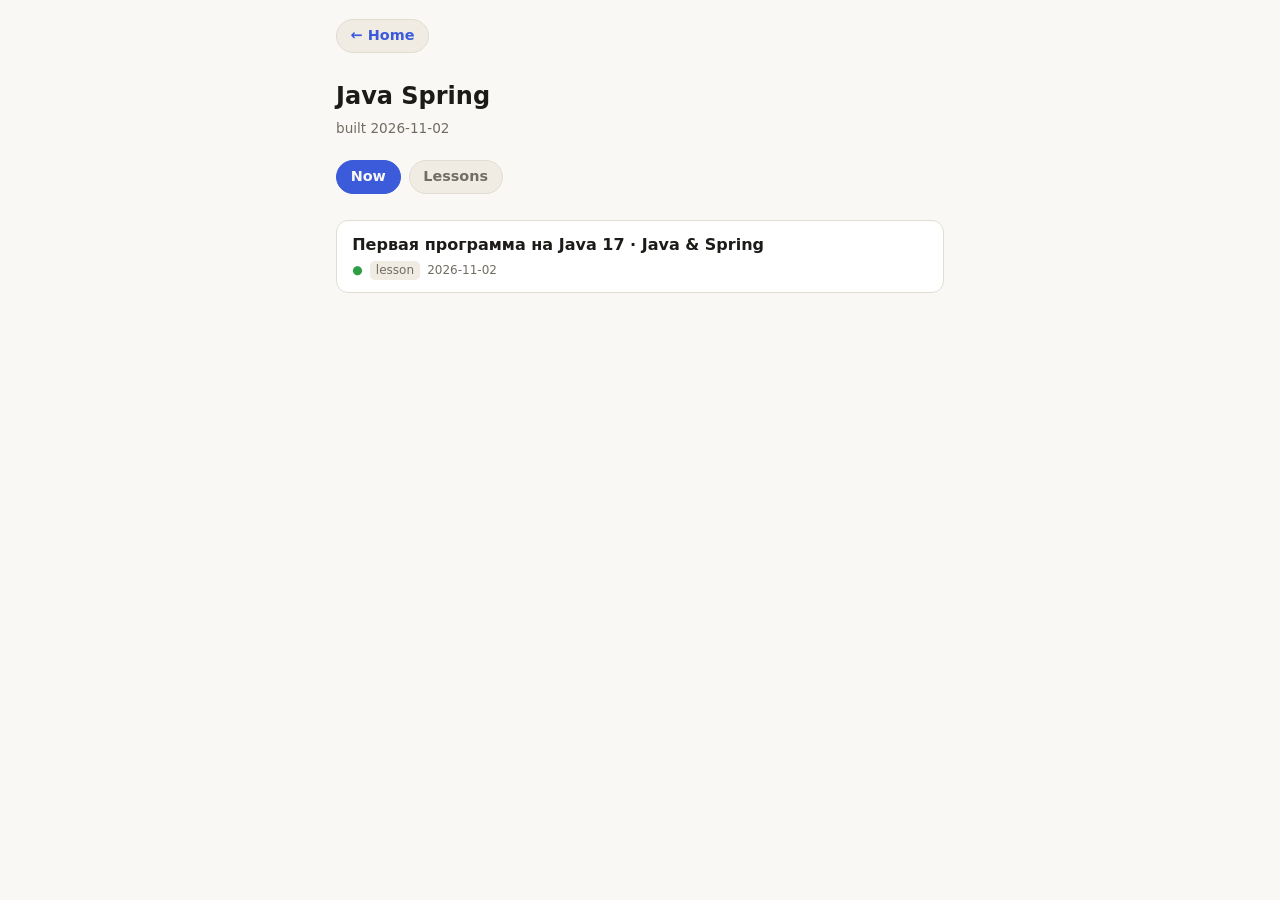
==== docs/java-spring/index.html @ c1a01ea5 "java-spring: mission, resources, lesson 1; sql subject; shared quiz engine; sensitive-pattern guard" ====
<!DOCTYPE html>
<html lang="en">
<head>
<meta charset="utf-8">
<meta name="viewport" content="width=device-width, initial-scale=1">
<meta name="robots" content="noindex">
<title>Java Spring</title>
<link rel="icon" href="data:image/svg+xml,%3Csvg xmlns='http://www.w3.org/2000/svg' viewBox='0 0 100 100'%3E%3Ctext y='.9em' font-size='90'%3E%F0%9F%8E%93%3C/text%3E%3C/svg%3E">
<style>
  :root {
    --bg:#faf8f4; --card:#fff; --ink:#1c1b18; --muted:#726d63; --rule:#e2ddd3;
    --accent:#3b5bdb; --good:#2f9e44; --chip:#f0ece4;
  }
  @media (prefers-color-scheme: dark) {
    :root { --bg:#161513; --card:#211f1c; --ink:#eae6de; --muted:#9c968a;
            --rule:#38352f; --accent:#7b96f2; --good:#69c779; --chip:#2b2925; }
  }
  * { box-sizing:border-box; }
  body { margin:0; background:var(--bg); color:var(--ink);
         font:16px/1.5 system-ui,-apple-system,'Segoe UI',sans-serif;
         -webkit-text-size-adjust:100%; }
  main { max-width:640px; margin:0 auto; padding:1.2rem 1rem 4rem; }
  h1 { font-size:1.5rem; margin:0.4rem 0 0.2rem; }
  .sub { color:var(--muted); font-size:0.85rem; margin:0 0 1.4rem; }
  .nav { display:flex; gap:0.5rem; flex-wrap:wrap; margin:0 0 1.6rem; }
  .nav a { color:var(--accent); text-decoration:none; font-weight:600; font-size:0.9rem;
           background:var(--chip); border:1px solid var(--rule); border-radius:999px;
           padding:0.35em 0.95em; }
  .tabs a { color:var(--muted); }
  .tabs a.on { color:var(--bg); background:var(--accent); border-color:var(--accent); }
  h2 { font-size:0.8rem; letter-spacing:0.12em; text-transform:uppercase;
       color:var(--muted); margin:1.8rem 0 0.6rem; }
  h2 a { color:inherit; text-decoration:none; }
  h2 a::after { content:" ›"; }
  h3 { font-size:0.95rem; margin:1.4rem 0 0.5rem; }
  .js .shelf { display:none; }
  .js .shelf.on { display:block; }
  .js .shelf > h2 { display:none; }
  .js .shelf > h3:first-of-type { margin-top:0; }
  .card { display:block; background:var(--card); border:1px solid var(--rule);
          border-radius:12px; padding:0.75rem 0.95rem; margin-bottom:0.55rem;
          text-decoration:none; color:var(--ink); }
  .card:active { border-color:var(--accent); }
  .card.done { opacity:0.6; }
  .card .t { font-weight:600; }
  .card .m { display:flex; gap:0.6em; align-items:center; color:var(--muted);
             font-size:0.75rem; margin-top:0.25rem; }
  .dot { color:var(--good); }
  .kind { background:var(--chip); border-radius:5px; padding:0.05em 0.5em; }
  .bookcard { background:var(--card); border:1px solid var(--rule); border-radius:12px;
              padding:0.75rem 0.95rem; margin-bottom:0.55rem; }
  .bookcard .t { font-weight:600; }
  .bookcard .row { color:var(--muted); font-size:0.8rem; margin-top:0.2rem; }
  .bookcard .row b { color:var(--ink); font-weight:600; }
  footer { color:var(--muted); font-size:0.75rem; margin-top:2.5rem; }
</style>
</head>
<body>
<main>
<div class="nav"><a href="../index.html">← Home</a></div>
<h1>Java Spring</h1>
<p class="sub">built 2026-11-02</p>
<div class="nav tabs"><a href="#now">Now</a><a href="#lessons">Lessons</a></div>
<section class="shelf" id="now">
<h2>Now</h2>
<a class="card" href="lessons/0001-first-java-program.html"><span class="t">Первая программа на Java 17 · Java &amp; Spring</span><span class="m"><span class="dot">●</span><span class="kind">lesson</span><span>2026-11-02</span></span></a>
</section>
<section class="shelf" id="lessons">
<h2>Lessons</h2>
<a class="card" href="lessons/0001-first-java-program.html"><span class="t">Первая программа на Java 17 · Java &amp; Spring</span><span class="m"><span class="dot">●</span><span>2026-11-02</span></span></a>
</section>
<script>
(function () {
  var tabs = [].slice.call(document.querySelectorAll(".tabs a")),
      shelves = [].slice.call(document.querySelectorAll(".shelf"));
  if (!tabs.length) return;
  // Drop the ids so arriving on #tools never scrolls past the tab bar.
  shelves.forEach(function (s) { s.setAttribute("data-shelf", s.id); s.removeAttribute("id"); });
  function show(id) {
    if (!tabs.some(function (a) { return a.hash === "#" + id; })) return false;
    tabs.forEach(function (a) { a.classList.toggle("on", a.hash === "#" + id); });
    shelves.forEach(function (s) { s.classList.toggle("on", s.getAttribute("data-shelf") === id); });
    return true;
  }
  function fromHash() { if (!show(location.hash.slice(1))) show(tabs[0].hash.slice(1)); }
  document.documentElement.classList.add("js");
  tabs.forEach(function (a) {
    a.addEventListener("click", function (e) {
      e.preventDefault();
      show(a.hash.slice(1));
      // replaceState, not a new entry: Back leaves the subject page in one step.
      try { history.replaceState(null, "", a.hash); } catch (err) {}
    });
  });
  window.addEventListener("hashchange", fromHash);
  fromHash();
  if (location.hash) window.scrollTo(0, 0);
})();
</script>
</main>
</body>
</html>
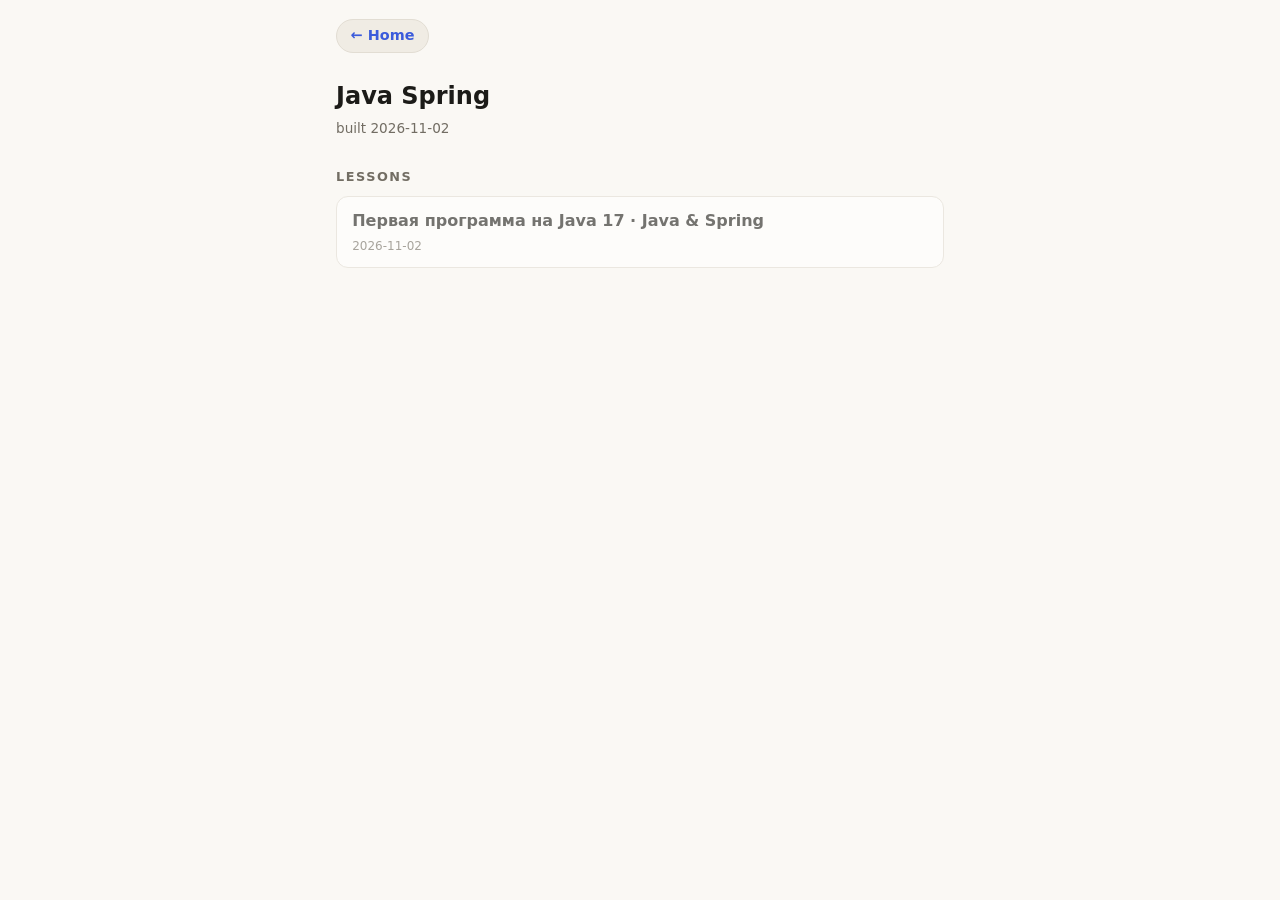
==== commit 3db7acab: "java-spring: lesson 1 done, learning record 0001" ====
--- a/docs/java-spring/index.html
+++ b/docs/java-spring/index.html
@@ -60,43 +60,10 @@
 <div class="nav"><a href="../index.html">← Home</a></div>
 <h1>Java Spring</h1>
 <p class="sub">built 2026-11-02</p>
-<div class="nav tabs"><a href="#now">Now</a><a href="#lessons">Lessons</a></div>
-<section class="shelf" id="now">
-<h2>Now</h2>
-<a class="card" href="lessons/0001-first-java-program.html"><span class="t">Первая программа на Java 17 · Java &amp; Spring</span><span class="m"><span class="dot">●</span><span class="kind">lesson</span><span>2026-11-02</span></span></a>
-</section>
 <section class="shelf" id="lessons">
 <h2>Lessons</h2>
-<a class="card" href="lessons/0001-first-java-program.html"><span class="t">Первая программа на Java 17 · Java &amp; Spring</span><span class="m"><span class="dot">●</span><span>2026-11-02</span></span></a>
+<a class="card done" href="lessons/0001-first-java-program.html"><span class="t">Первая программа на Java 17 · Java &amp; Spring</span><span class="m"><span>2026-11-02</span></span></a>
 </section>
-<script>
-(function () {
-  var tabs = [].slice.call(document.querySelectorAll(".tabs a")),
-      shelves = [].slice.call(document.querySelectorAll(".shelf"));
-  if (!tabs.length) return;
-  // Drop the ids so arriving on #tools never scrolls past the tab bar.
-  shelves.forEach(function (s) { s.setAttribute("data-shelf", s.id); s.removeAttribute("id"); });
-  function show(id) {
-    if (!tabs.some(function (a) { return a.hash === "#" + id; })) return false;
-    tabs.forEach(function (a) { a.classList.toggle("on", a.hash === "#" + id); });
-    shelves.forEach(function (s) { s.classList.toggle("on", s.getAttribute("data-shelf") === id); });
-    return true;
-  }
-  function fromHash() { if (!show(location.hash.slice(1))) show(tabs[0].hash.slice(1)); }
-  document.documentElement.classList.add("js");
-  tabs.forEach(function (a) {
-    a.addEventListener("click", function (e) {
-      e.preventDefault();
-      show(a.hash.slice(1));
-      // replaceState, not a new entry: Back leaves the subject page in one step.
-      try { history.replaceState(null, "", a.hash); } catch (err) {}
-    });
-  });
-  window.addEventListener("hashchange", fromHash);
-  fromHash();
-  if (location.hash) window.scrollTo(0, 0);
-})();
-</script>
 </main>
 </body>
 </html>
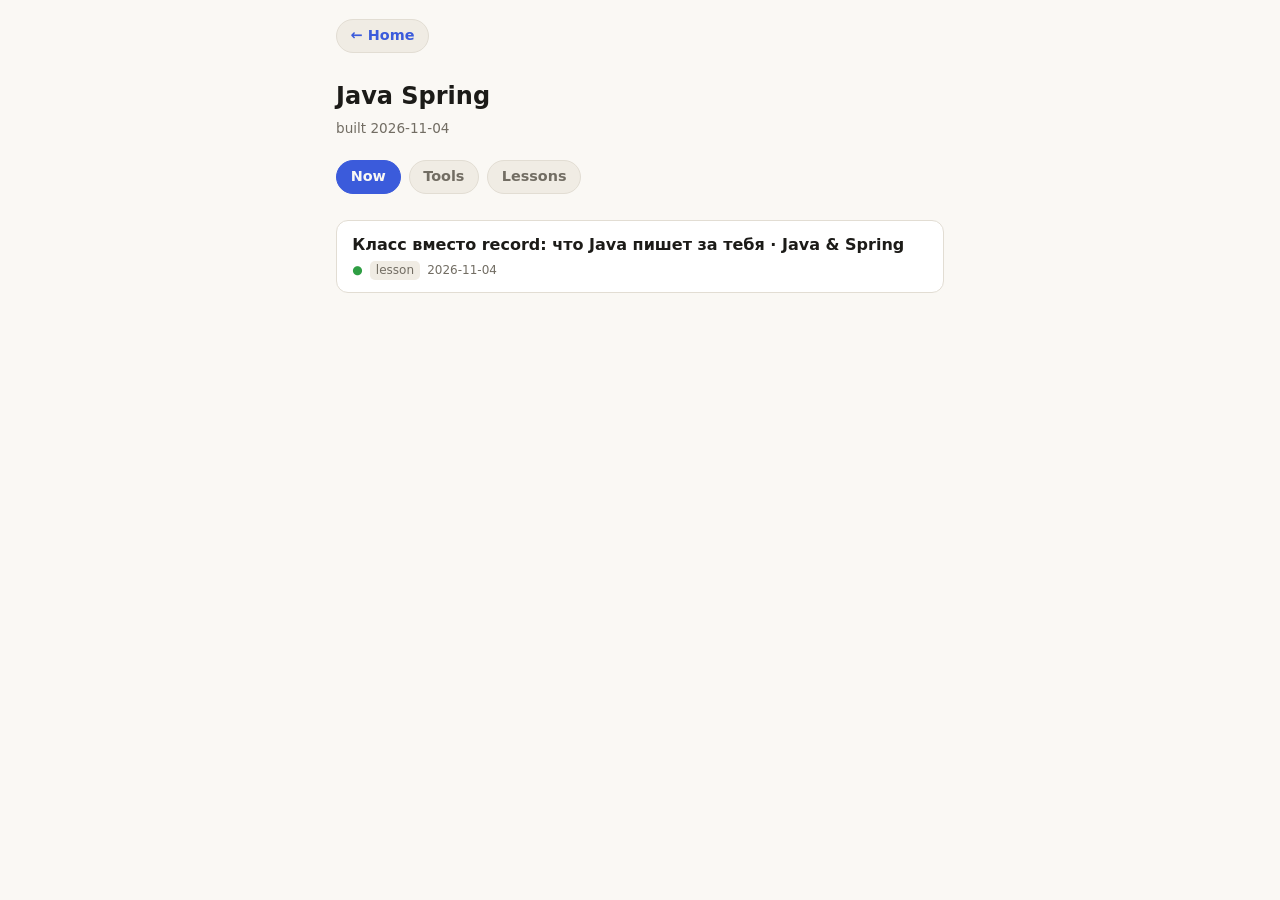
==== commit d68e64cf: "java-spring: lesson 2 (class vs record), signatures skill page; shared drill engine" ====
--- a/docs/java-spring/index.html
+++ b/docs/java-spring/index.html
@@ -59,11 +59,49 @@
 <main>
 <div class="nav"><a href="../index.html">← Home</a></div>
 <h1>Java Spring</h1>
-<p class="sub">built 2026-11-02</p>
+<p class="sub">built 2026-11-04</p>
+<div class="nav tabs"><a href="#now">Now</a><a href="#tools">Tools</a><a href="#lessons">Lessons</a></div>
+<section class="shelf" id="now">
+<h2>Now</h2>
+<a class="card" href="lessons/0002-class-instead-of-record.html"><span class="t">Класс вместо record: что Java пишет за тебя · Java &amp; Spring</span><span class="m"><span class="dot">●</span><span class="kind">lesson</span><span>2026-11-04</span></span></a>
+</section>
+<section class="shelf" id="tools">
+<h2>Tools</h2>
+<a class="card" href="tools/0001-reading-java-signatures.html"><span class="t">Чтение Java-сигнатур · Java &amp; Spring</span></a>
+</section>
 <section class="shelf" id="lessons">
 <h2>Lessons</h2>
+<a class="card" href="lessons/0002-class-instead-of-record.html"><span class="t">Класс вместо record: что Java пишет за тебя · Java &amp; Spring</span><span class="m"><span class="dot">●</span><span>2026-11-04</span></span></a>
 <a class="card done" href="lessons/0001-first-java-program.html"><span class="t">Первая программа на Java 17 · Java &amp; Spring</span><span class="m"><span>2026-11-02</span></span></a>
 </section>
+<script>
+(function () {
+  var tabs = [].slice.call(document.querySelectorAll(".tabs a")),
+      shelves = [].slice.call(document.querySelectorAll(".shelf"));
+  if (!tabs.length) return;
+  // Drop the ids so arriving on #tools never scrolls past the tab bar.
+  shelves.forEach(function (s) { s.setAttribute("data-shelf", s.id); s.removeAttribute("id"); });
+  function show(id) {
+    if (!tabs.some(function (a) { return a.hash === "#" + id; })) return false;
+    tabs.forEach(function (a) { a.classList.toggle("on", a.hash === "#" + id); });
+    shelves.forEach(function (s) { s.classList.toggle("on", s.getAttribute("data-shelf") === id); });
+    return true;
+  }
+  function fromHash() { if (!show(location.hash.slice(1))) show(tabs[0].hash.slice(1)); }
+  document.documentElement.classList.add("js");
+  tabs.forEach(function (a) {
+    a.addEventListener("click", function (e) {
+      e.preventDefault();
+      show(a.hash.slice(1));
+      // replaceState, not a new entry: Back leaves the subject page in one step.
+      try { history.replaceState(null, "", a.hash); } catch (err) {}
+    });
+  });
+  window.addEventListener("hashchange", fromHash);
+  fromHash();
+  if (location.hash) window.scrollTo(0, 0);
+})();
+</script>
 </main>
 </body>
 </html>
